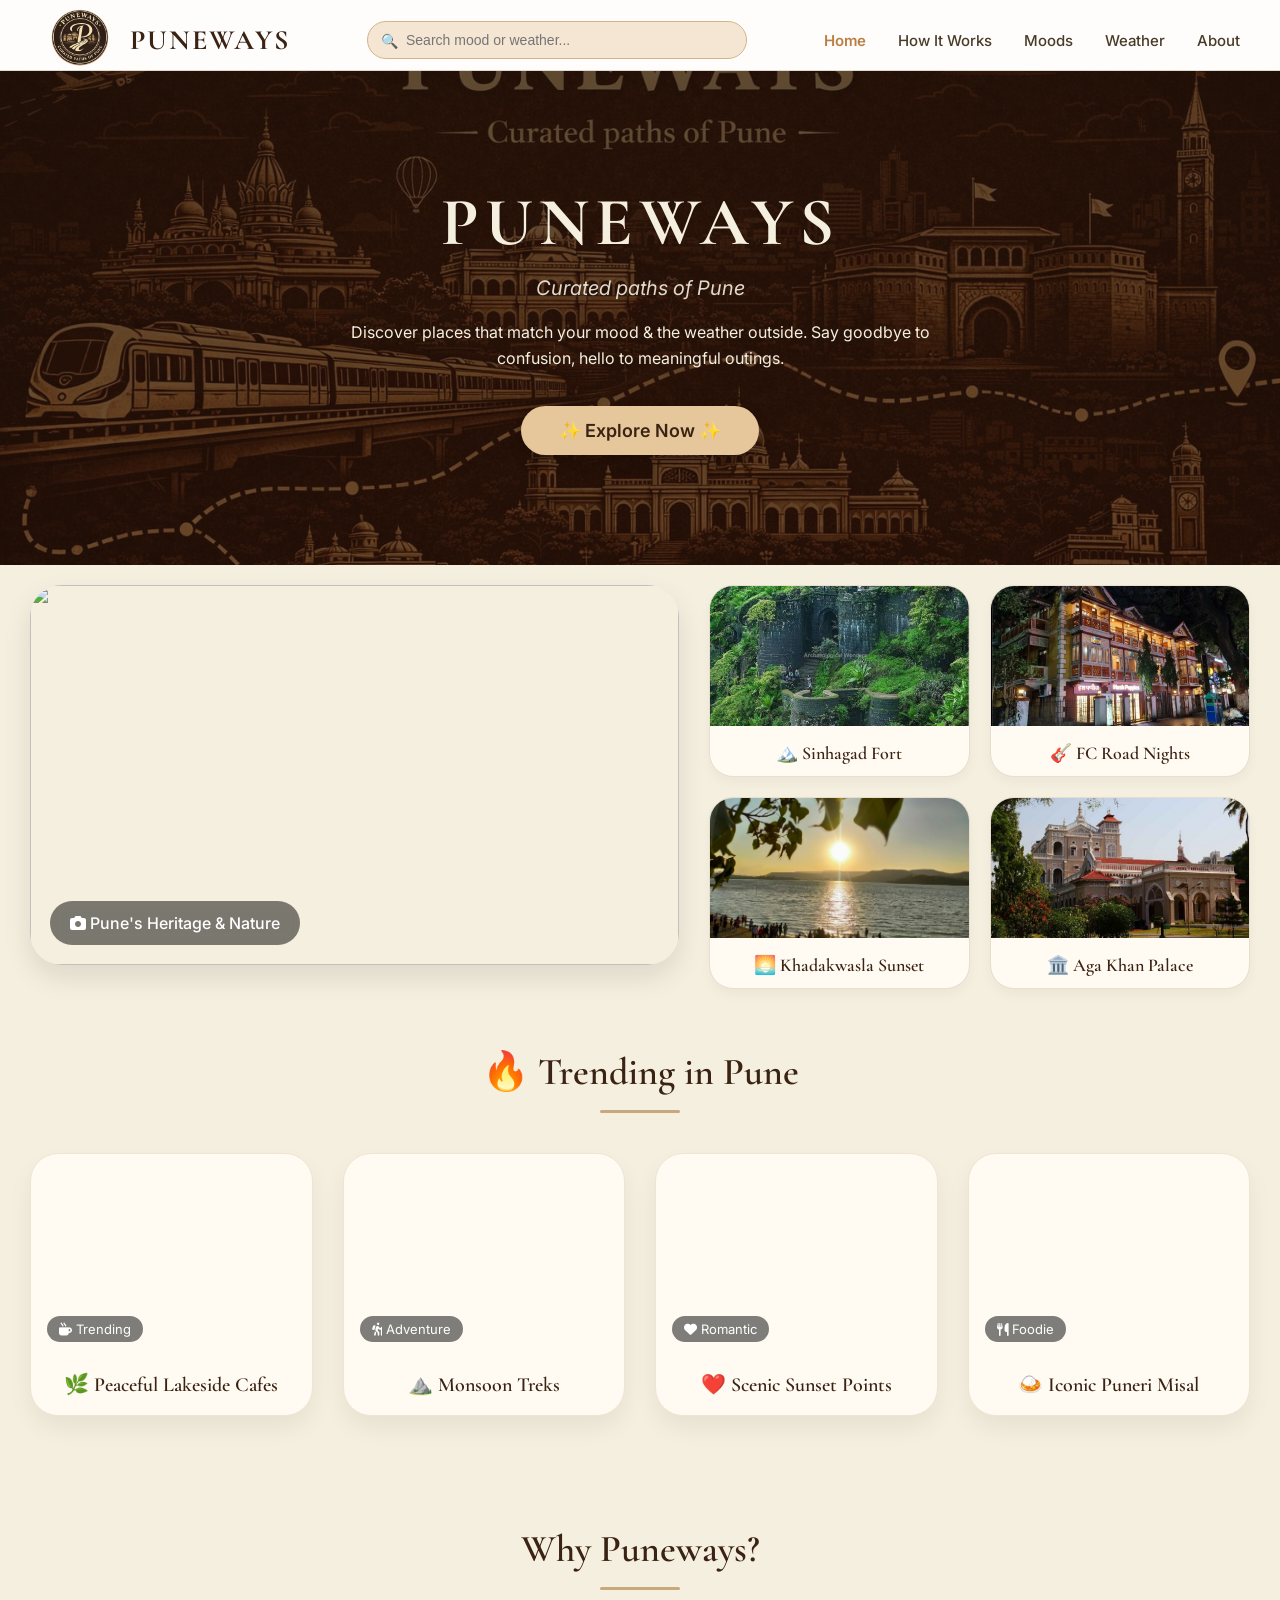
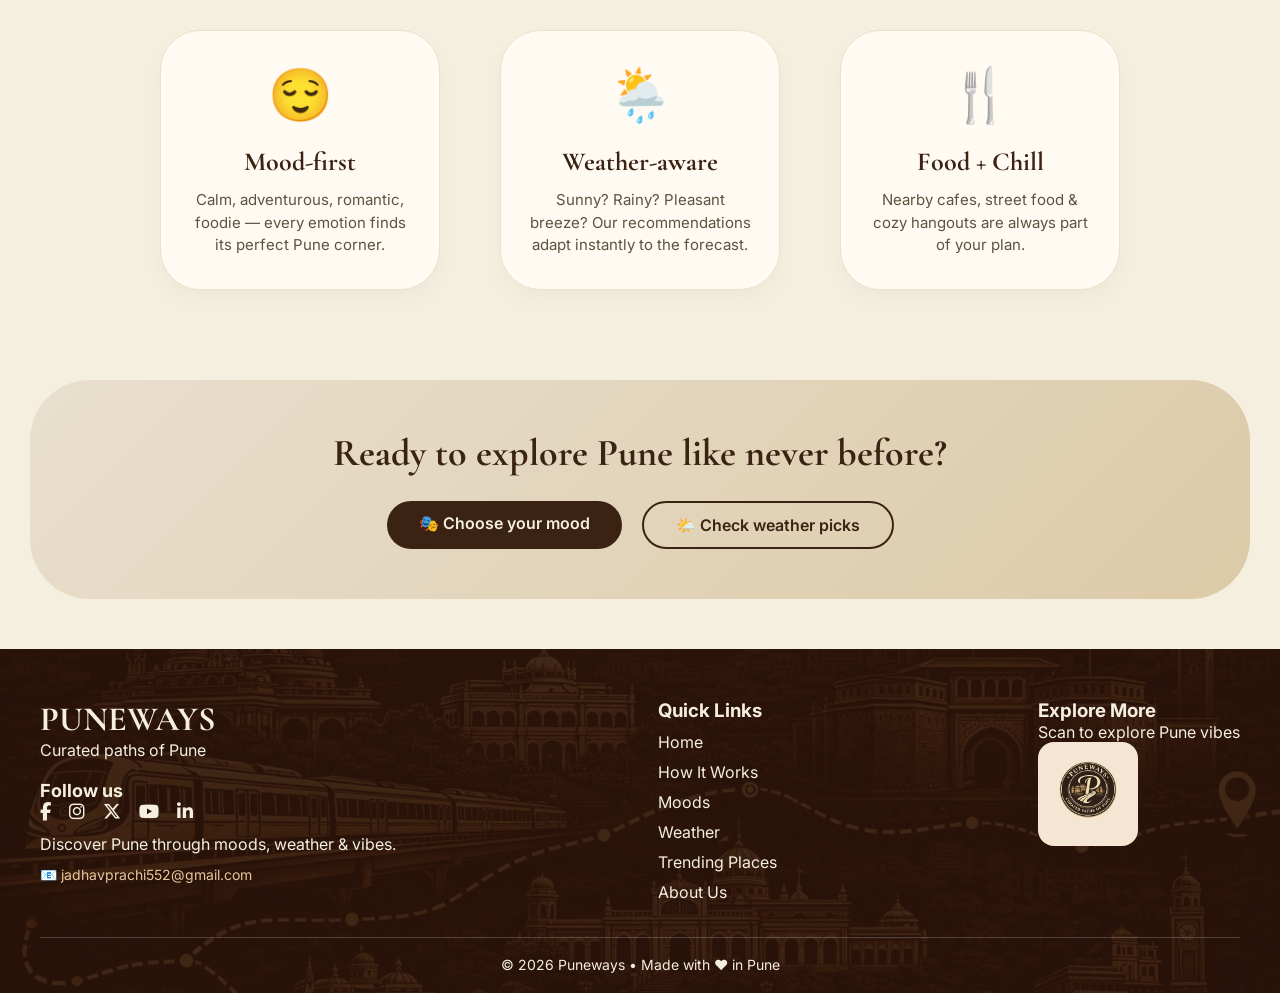
==== index.html @ f50ffdb4 "first commit" ====
<!DOCTYPE html>
<html lang="en">
<head>
<meta charset="UTF-8">
<title>Puneways - Smart Pune Explorer</title>

<link href="https://fonts.googleapis.com/css2?family=Inter&family=Cormorant+Garamond:wght@500;600;700&display=swap" rel="stylesheet">
<link rel="stylesheet" href="https://cdnjs.cloudflare.com/ajax/libs/font-awesome/6.5.0/css/all.min.css">
<style>

/* RESET & GLOBAL */
* {
  margin: 0;
  padding: 0;
  box-sizing: border-box;
}

body {
  background: #f5efdf;
  font-family: 'Inter', sans-serif;
  color: #2c2a24;
}

/* NAVBAR */
header {
  background: #ffffffdd;
  backdrop-filter: blur(10px);
  border-bottom: 1px solid #e2dcd0;
  position: sticky;
  top: 0;
  z-index: 1000;
}

.navbar {
  display: flex;
  align-items: center;
  justify-content: space-between;
  padding: 0 40px;
  height: 70px;
  flex-wrap: wrap;
}

.logo-container {
  display: flex;
  align-items: center;
  gap: 10px;
}

.nav-logo {
  height: 80px;
}

.logo-text {
  font-family: 'Cormorant Garamond';
  font-size: 28px;
  letter-spacing: 2px;
  color: #3b2314;
  font-weight: 700;
}

/* SEARCH */
.search-box {
  position: relative;
}

.search-wrapper {
  position: relative;
}

.search-icon {
  position: absolute;
  left: 14px;
  top: 50%;
  transform: translateY(-50%);
  font-size: 14px;
  color: #b97f44;
}

.search-wrapper input {
  width: 380px;
  padding: 10px 18px 10px 38px;
  border-radius: 40px;
  border: 1px solid #d2b48c;
  background: #f5e6d3;
  outline: none;
  color: #3b2314;
  font-size: 14px;
  transition: 0.3s;
}

.search-wrapper input:focus {
  border-color: #3b2314;
  box-shadow: 0 0 10px rgba(59,35,20,0.2);
}

.suggestions {
  position: absolute;
  top: 48px;
  width: 100%;
  background: #f5efdf;
  border-radius: 16px;
  box-shadow: 0 12px 28px rgba(0,0,0,0.15);
  display: none;
  overflow: hidden;
  z-index: 100;
  border: 1px solid #e0cfb5;
}

.suggestions div {
  padding: 12px 16px;
  cursor: pointer;
  font-size: 14px;
  transition: 0.15s;
}

.suggestions div:hover {
  background: #e6c79c;
  color: #2c241a;
}

.nav-links {
  display: flex;
  gap: 32px;
}

.nav-links a {
  text-decoration: none;
  color: #4a3b28;
  font-weight: 500;
  transition: 0.2s;
  font-size: 15px;
}

.nav-links a:hover {
  color: #b97f44;
}

/* HERO SECTION - enhanced */
.hero {
  text-align: center;
  padding: 110px 20px;
  background: linear-gradient(rgba(30, 18, 8, 0.7), rgba(30, 18, 8, 0.65)), url("pune-bg.jpeg");
  background-size: cover;
  background-position: center 30%;
  color: #f5efdf;
  position: relative;
}

.hero h1 {
  font-size: 68px;
  letter-spacing: 6px;
  font-family: 'Cormorant Garamond', serif;
  font-weight: 700;
}

.tagline {
  font-style: italic;
  margin-top: 12px;
  font-size: 20px;
  opacity: 0.9;
}

.hero-desc {
  max-width: 600px;
  margin: 20px auto 0;
  font-size: 16px;
  line-height: 1.6;
}

.explore-btn {
  margin-top: 35px;
  padding: 14px 38px;
  border-radius: 50px;
  border: none;
  background: #e6c79c;
  color: #3b2314;
  font-size: 18px;
  font-weight: 600;
  cursor: pointer;
  transition: 0.3s;
  font-family: 'Inter', sans-serif;
  box-shadow: 0 6px 14px rgba(0,0,0,0.2);
}

.explore-btn:hover {
  background: #d4b07c;
  transform: translateY(-3px);
  box-shadow: 0 10px 20px rgba(0,0,0,0.2);
}

/* SECTION TITLE */
.section-title {
  text-align: center;
  font-size: 38px;
  margin: 60px 0 15px;
  color: #3b2314;
  font-family: 'Cormorant Garamond', serif;
  font-weight: 600;
}

.section-line {
  width: 80px;
  height: 3px;
  background: #c8a97e;
  margin: 0 auto 40px;
  border-radius: 4px;
}

/* TRENDING SECTION - REFINED */
.trending-wrapper {
  max-width: 1300px;
  margin: 0 auto;
  padding: 0 30px;
}

.trend-row {
  display: flex;
  gap: 30px;
  flex-wrap: wrap;
  justify-content: center;
}

.trend-card {
  flex: 1;
  min-width: 260px;
  background: #fffaf2;
  border-radius: 28px;
  overflow: hidden;
  box-shadow: 0 12px 24px rgba(0, 0, 0, 0.06);
  transition: all 0.3s ease;
  text-decoration: none;
  color: inherit;
  border: 1px solid #f0e3d2;
}

.trend-card:hover {
  transform: translateY(-8px);
  box-shadow: 0 20px 35px rgba(59, 35, 20, 0.15);
}

.trend-img {
  height: 200px;
  background-size: cover;
  background-position: center;
  position: relative;
}

.trend-icon {
  position: absolute;
  bottom: 12px;
  left: 16px;
  background: rgba(0,0,0,0.5);
  backdrop-filter: blur(4px);
  padding: 5px 12px;
  border-radius: 30px;
  font-size: 13px;
  color: white;
}

.trend-card p {
  padding: 18px;
  font-weight: 600;
  text-align: center;
  font-family: 'Cormorant Garamond', serif;
  font-size: 20px;
  color: #3b2314;
}

/* slideshow + grid layout */
.slideshow-section {
  max-width: 1300px;
  margin: 20px auto 60px;
  padding: 0 30px;
  display: flex;
  gap: 30px;
  flex-wrap: wrap;
}

.slideshow-container {
  flex: 1.2;
  position: relative;
  height: 380px;
  border-radius: 32px;
  overflow: hidden;
  box-shadow: 0 12px 28px rgba(0,0,0,0.1);
}

.slide {
  position: absolute;
  width: 100%;
  height: 100%;
  object-fit: cover;
  opacity: 0;
  transition: opacity 0.8s ease;
}

.slide.active {
  opacity: 1;
}

.slide-caption {
  position: absolute;
  bottom: 20px;
  left: 20px;
  background: rgba(0,0,0,0.5);
  backdrop-filter: blur(6px);
  padding: 12px 20px;
  border-radius: 40px;
  color: white;
  font-weight: 500;
  z-index: 2;
}

.right-grid {
  flex: 1;
  display: grid;
  grid-template-columns: 1fr 1fr;
  gap: 20px;
}

.mini-card {
  background: #fffaf2;
  border-radius: 24px;
  overflow: hidden;
  text-decoration: none;
  transition: 0.2s;
  box-shadow: 0 6px 12px rgba(0,0,0,0.04);
  border: 1px solid #e8ddce;
}

.mini-card:hover {
  transform: translateY(-4px);
  box-shadow: 0 12px 20px rgba(0,0,0,0.1);
}

.mini-card img {
  width: 100%;
  height: 140px;
  object-fit: cover;
}

.mini-card p {
  padding: 12px;
  text-align: center;
  font-weight: 600;
  color: #3b2314;
  font-family: 'Cormorant Garamond', serif;
  font-size: 18px;
}

/* WHY PUNEWAYS - FRESH */
.why-section {
  text-align: center;
  padding: 50px 30px 70px;
  background: #f5efdf;
}

.why-container {
  display: flex;
  justify-content: center;
  gap: 60px;
  flex-wrap: wrap;
  max-width: 1200px;
  margin: 0 auto;
}

.why-card {
  max-width: 280px;
  background: #fffaf2;
  padding: 32px 24px;
  border-radius: 40px;
  box-shadow: 0 10px 20px rgba(0,0,0,0.03);
  transition: 0.25s;
  border: 1px solid #ede0cf;
}

.why-card:hover {
  transform: translateY(-5px);
  border-color: #d4b48c;
}

.why-card .icon {
  font-size: 52px;
  margin-bottom: 20px;
  color: #c8a97e;
}

.why-card h2 {
  font-family: 'Cormorant Garamond';
  font-size: 26px;
  margin-bottom: 12px;
  color: #3b2314;
}

.why-card p {
  font-size: 15px;
  color: #5e5240;
  line-height: 1.5;
}

/* CALL TO ACTION */
.cta-banner {
  background: linear-gradient(135deg, #e9dfce 0%, #dccaa8 100%);
  margin: 20px 30px 50px;
  border-radius: 60px;
  padding: 50px 30px;
  text-align: center;
}

.cta-banner h2 {
  font-family: 'Cormorant Garamond', serif;
  font-size: 38px;
  color: #3b2314;
}

.cta-buttons {
  margin-top: 25px;
  display: flex;
  gap: 20px;
  justify-content: center;
  flex-wrap: wrap;
}

.cta-btn {
  padding: 12px 32px;
  border-radius: 40px;
  text-decoration: none;
  font-weight: 600;
  transition: 0.2s;
  background: #3b2314;
  color: #f5efdf;
}

.cta-btn-outline {
  background: transparent;
  border: 2px solid #3b2314;
  color: #3b2314;
}

.cta-btn:hover {
  background: #5e3a24;
  transform: scale(1.02);
}

.cta-btn-outline:hover {
  background: #3b2314;
  color: #f5efdf;
}

/* FOOTER (identical to original design) */
.footer {
  margin-top: 40px;
  background: url("pune-bg.jpeg") center/cover no-repeat;
  color: #f5efdf;
  position: relative;
}

.footer-overlay {
  background: rgba(40, 20, 10, 0.88);
  padding: 50px 40px 20px;
}

.footer-content {
  display: flex;
  justify-content: space-between;
  flex-wrap: wrap;
  gap: 40px;
}

.footer-left h2 {
  font-family: 'Cormorant Garamond';
  font-size: 34px;
}

.footer-left h3 {
  margin-top: 20px;
  font-size: 18px;
}

.socials a {
  display: inline-block;
  margin-right: 14px;
  font-size: 18px;
  color: #f5efdf;
  transition: 0.3s;
}

.socials a:hover {
  color: #e6c79c;
  transform: scale(1.1);
}

.footer-email {
  margin-top: 12px;
  font-size: 14px;
  color: #e6c79c;
}

.footer-links {
  display: flex;
  flex-direction: column;
  gap: 10px;
}

.footer-links a {
  text-decoration: none;
  color: #f5efdf;
  transition: 0.2s;
}

.footer-links a:hover {
  color: #e6c79c;
  padding-left: 4px;
}

.qr-box {
  background: #f5e6d3;
  padding: 10px;
  border-radius: 16px;
  width: 100px;
}

.qr-box img {
  width: 100%;
}

.footer-bottom {
  border-top: 1px solid rgba(255,255,255,0.2);
  margin-top: 35px;
  padding-top: 18px;
  text-align: center;
  font-size: 14px;
}

@media (max-width: 850px) {
  .navbar {
    padding: 10px 20px;
    gap: 14px;
  }
  .search-wrapper input {
    width: 250px;
  }
  .hero h1 {
    font-size: 44px;
  }
  .slideshow-section {
    flex-direction: column;
  }
}
</style>
</head>
<body>

<header>
  <div class="navbar">
    <div class="logo-container">
      <img src="logo.png" class="nav-logo" alt="Puneways Logo">
      <span class="logo-text"><b>PUNEWAYS</b></span>
    </div>

    <div class="search-box">
      <div class="search-wrapper">
        <span class="search-icon">🔍</span>
        <input type="text" id="searchInput" placeholder="Search mood or weather..." onfocus="showSuggestions()" onkeyup="filterSuggestions()">
      </div>
      <div class="suggestions" id="suggestionsBox">
        <div onclick="selectOption('romantic')">🌇 Romantic spots</div>
        <div onclick="selectOption('chill')">☕ Chill & cozy</div>
        <div onclick="selectOption('rainy')">🌧️ Rainy day</div>
        <div onclick="selectOption('adventure')">⛰️ Adventure & trek</div>
        <div onclick="selectOption('happy')">🎉 Happy & fun</div>
        <div onclick="selectOption('peaceful')">🌿 Peaceful / Calm</div>
      </div>
    </div>

    <div class="nav-links">
      <a href="index.html" style="color:#b97f44; font-weight:600;">Home</a>
      <a href="How_It_Works.html">How It Works</a>
      <a href="mood_page.html">Moods</a>
      <a href="weather_page.html">Weather</a>
      <a href="about.html">About</a>
    </div>
  </div>
</header>

<!-- HERO SECTION -->
<section class="hero">
  <h1>PUNEWAYS</h1>
  <p class="tagline">Curated paths of Pune</p>
  <p class="hero-desc">Discover places that match your mood & the weather outside. Say goodbye to confusion, hello to meaningful outings.</p>
  <button class="explore-btn" onclick="scrollToMoods()">✨ Explore Now ✨</button>
</section>

<!-- TRENDING PLACES + SLIDESHOW (dynamic blend) -->
<div class="slideshow-section">
  <div class="slideshow-container">
    <img src="https://tse1.mm.bing.net/th/id/OIP.flG-uSegL8Enu6d8n9BmVAHaEo?rs=1&pid=ImgDetMain&o=7&rm=3" class="slide active">
    <img src="https://lh7-us.googleusercontent.com/odFl43vhawgJULbggCYgvig-tH3i8oCNoCJJDEuU39tFaLmvE3t0b6nR2Bk5GdEbS0ghH90LnpJlow-kalShgDmCA0evzUpd7IBRHOqLs2CqIISTjlDiLxKza3h_fZR8Nhf8Ibu27zfNchd_l8DmHr8" class="slide">
    <img src="https://www.indiasinvitation.com/wp-content/uploads/2017/08/Top-8-Beautiful-Tourist-Attractions-in-Pune.jpg" class="slide">
    <div class="slide-caption"><i class="fas fa-camera"></i> Pune's Heritage & Nature</div>
  </div>

  <div class="right-grid">
    <a href="https://www.google.com/search?q=Sinhagad+Fort+Pune" target="_blank" class="mini-card">
      <img src="sinhagad.jpeg" alt="Sinhagad">
      <p>🏔️ Sinhagad Fort</p>
    </a>
    <a href="https://www.google.com/search?q=FC+Road+Pune+nightlife" target="_blank" class="mini-card">
      <img src="fcroad.jpeg" alt="FC Road">
      <p>🎸 FC Road Nights</p>
    </a>
    <a href="https://www.google.com/search?q=Khadakwasla+Lake+sunset" target="_blank" class="mini-card">
      <img src="khadakwasla.jpeg" alt="Khadakwasla">
      <p>🌅 Khadakwasla Sunset</p>
    </a>
    <a href="https://en.wikipedia.org/wiki/Aga_Khan_Palace" target="_blank" class="mini-card">
      <img src="aga_khan_palace.png" alt="Aga Khan Palace">
      <p>🏛️ Aga Khan Palace</p>
    </a>
  </div>
</div>

<!-- Trending in Pune section refined -->
<div class="trending-wrapper">
  <h2 class="section-title">🔥 Trending in Pune</h2>
  <div class="section-line"></div>
  <div class="trend-row">
    <a href="#" class="trend-card">
      <div class="trend-img" style="background-image: url('https://tse2.mm.bing.net/th/id/OIP.UDCV0HC01LbcMkZzZ7UISQHaE8?rs=1&pid=ImgDetMain');"><div class="trend-icon"><i class="fas fa-mug-hot"></i> Trending</div></div>
      <p>🌿 Peaceful Lakeside Cafes</p>
    </a>
    <a href="#" class="trend-card">
      <div class="trend-img" style="background-image: url('https://images.pexels.com/photos/27802554/pexels-photo-27802554/free-photo-of-panoramic-view-of-mountains-from-lion-point.jpeg?auto=compress&cs=tinysrgb&w=600');"><div class="trend-icon"><i class="fas fa-hiking"></i> Adventure</div></div>
      <p>⛰️ Monsoon Treks</p>
    </a>
    <a href="#" class="trend-card">
      <div class="trend-img" style="background-image: url('https://images.pexels.com/photos/3150702/pexels-photo-3150702.jpeg?auto=compress&cs=tinysrgb&w=600');"><div class="trend-icon"><i class="fas fa-heart"></i> Romantic</div></div>
      <p>❤️ Scenic Sunset Points</p>
    </a>
    <a href="#" class="trend-card">
      <div class="trend-img" style="background-image: url('https://tse4.mm.bing.net/th/id/OIP.tCciYkH2gQfhjYQlMqOjYwHaE8?rs=1&pid=ImgDetMain');"><div class="trend-icon"><i class="fas fa-utensils"></i> Foodie</div></div>
      <p>🍛 Iconic Puneri Misal</p>
    </a>
  </div>
</div>

<!-- WHY PUNEWAYS section enhanced -->
<section class="why-section">
  <h2 class="section-title">Why Puneways?</h2>
  <div class="section-line"></div>
  <div class="why-container">
    <div class="why-card">
      <div class="icon">😌</div>
      <h2>Mood-first</h2>
      <p>Calm, adventurous, romantic, foodie — every emotion finds its perfect Pune corner.</p>
    </div>
    <div class="why-card">
      <div class="icon">🌦️</div>
      <h2>Weather-aware</h2>
      <p>Sunny? Rainy? Pleasant breeze? Our recommendations adapt instantly to the forecast.</p>
    </div>
    <div class="why-card">
      <div class="icon">🍴</div>
      <h2>Food + Chill</h2>
      <p>Nearby cafes, street food & cozy hangouts are always part of your plan.</p>
    </div>
  </div>
</section>

<!-- CALL TO ACTION banner -->
<div class="cta-banner">
  <h2>Ready to explore Pune like never before?</h2>
  <div class="cta-buttons">
    <a href="mood_page.html" class="cta-btn">🎭 Choose your mood</a>
    <a href="weather_page.html" class="cta-btn cta-btn-outline">🌤️ Check weather picks</a>
  </div>
</div>

<!-- FOOTER (exactly matching original spec) -->
<footer class="footer">
  <div class="footer-overlay">
    <div class="footer-content">
      <div class="footer-left">
        <h2>PUNEWAYS</h2>
        <p>Curated paths of Pune</p>
        <h3>Follow us</h3>
        <div class="socials">
          <a href="#"><i class="fab fa-facebook-f"></i></a>
          <a href="#"><i class="fab fa-instagram"></i></a>
          <a href="#"><i class="fab fa-x-twitter"></i></a>
          <a href="#"><i class="fab fa-youtube"></i></a>
          <a href="#"><i class="fab fa-linkedin-in"></i></a>
        </div>
        <p class="footer-desc" style="margin-top: 12px;">Discover Pune through moods, weather & vibes.</p>
        <p class="footer-email">📧 jadhavprachi552@gmail.com</p>
      </div>
      <div class="footer-links">
        <h3>Quick Links</h3>
        <a href="index.html">Home</a>
        <a href="How_It_Works.html">How It Works</a>
        <a href="mood_page.html">Moods</a>
        <a href="weather_page.html">Weather</a>
        <a href="#">Trending Places</a>
        <a href="#">About Us</a>
      </div>
      <div class="footer-right">
        <h3>Explore More</h3>
        <p>Scan to explore Pune vibes</p>
        <div class="qr-box">
          <img src="logo.png" alt="QR code">
        </div>
      </div>
    </div>
    <div class="footer-bottom">
      <p>© 2026 Puneways • Made with ❤️ in Pune</p>
    </div>
  </div>
</footer>

<script>
  // Slideshow logic
  let slides = document.querySelectorAll(".slide");
  let currentIndex = 0;
  if(slides.length) {
    setInterval(() => {
      slides[currentIndex].classList.remove("active");
      currentIndex = (currentIndex + 1) % slides.length;
      slides[currentIndex].classList.add("active");
    }, 2800);
  }

  // Search dropdown same as original
  function showSuggestions() {
    document.getElementById("suggestionsBox").style.display = "block";
  }
  function filterSuggestions() {
    let input = document.getElementById("searchInput").value.toLowerCase();
    let options = document.querySelectorAll("#suggestionsBox div");
    options.forEach(opt => {
      let text = opt.innerText.toLowerCase();
      opt.style.display = text.includes(input) ? "block" : "none";
    });
  }
  function selectOption(value) {
    document.getElementById("searchInput").value = value;
    document.getElementById("suggestionsBox").style.display = "none";
    if(value.includes("romantic") || value.includes("chill") || value.includes("adventure") || value.includes("peaceful") || value.includes("happy")) {
      window.location.href = "mood_page.html";
    } else if(value.includes("rainy") || value.includes("sunny") || value.includes("weather")) {
      window.location.href = "weather_page.html";
    } else {
      window.open("https://www.google.com/search?q=" + encodeURIComponent(value + " places in Pune"), "_blank");
    }
  }
  document.addEventListener("click", function(e) {
    let searchBox = document.querySelector(".search-box");
    if (searchBox && !searchBox.contains(e.target)) {
      document.getElementById("suggestionsBox").style.display = "none";
    }
  });

  function scrollToMoods() {
    const moodSection = document.querySelector(".trending-wrapper");
    if(moodSection) {
      moodSection.scrollIntoView({ behavior: "smooth", block: "start" });
    } else {
      window.location.href = "mood_page.html";
    }
  }
  window.addEventListener('load', () => {
    if(document.getElementById("suggestionsBox")) document.getElementById("suggestionsBox").style.display = "none";
  });
</script>
</body>
</html>
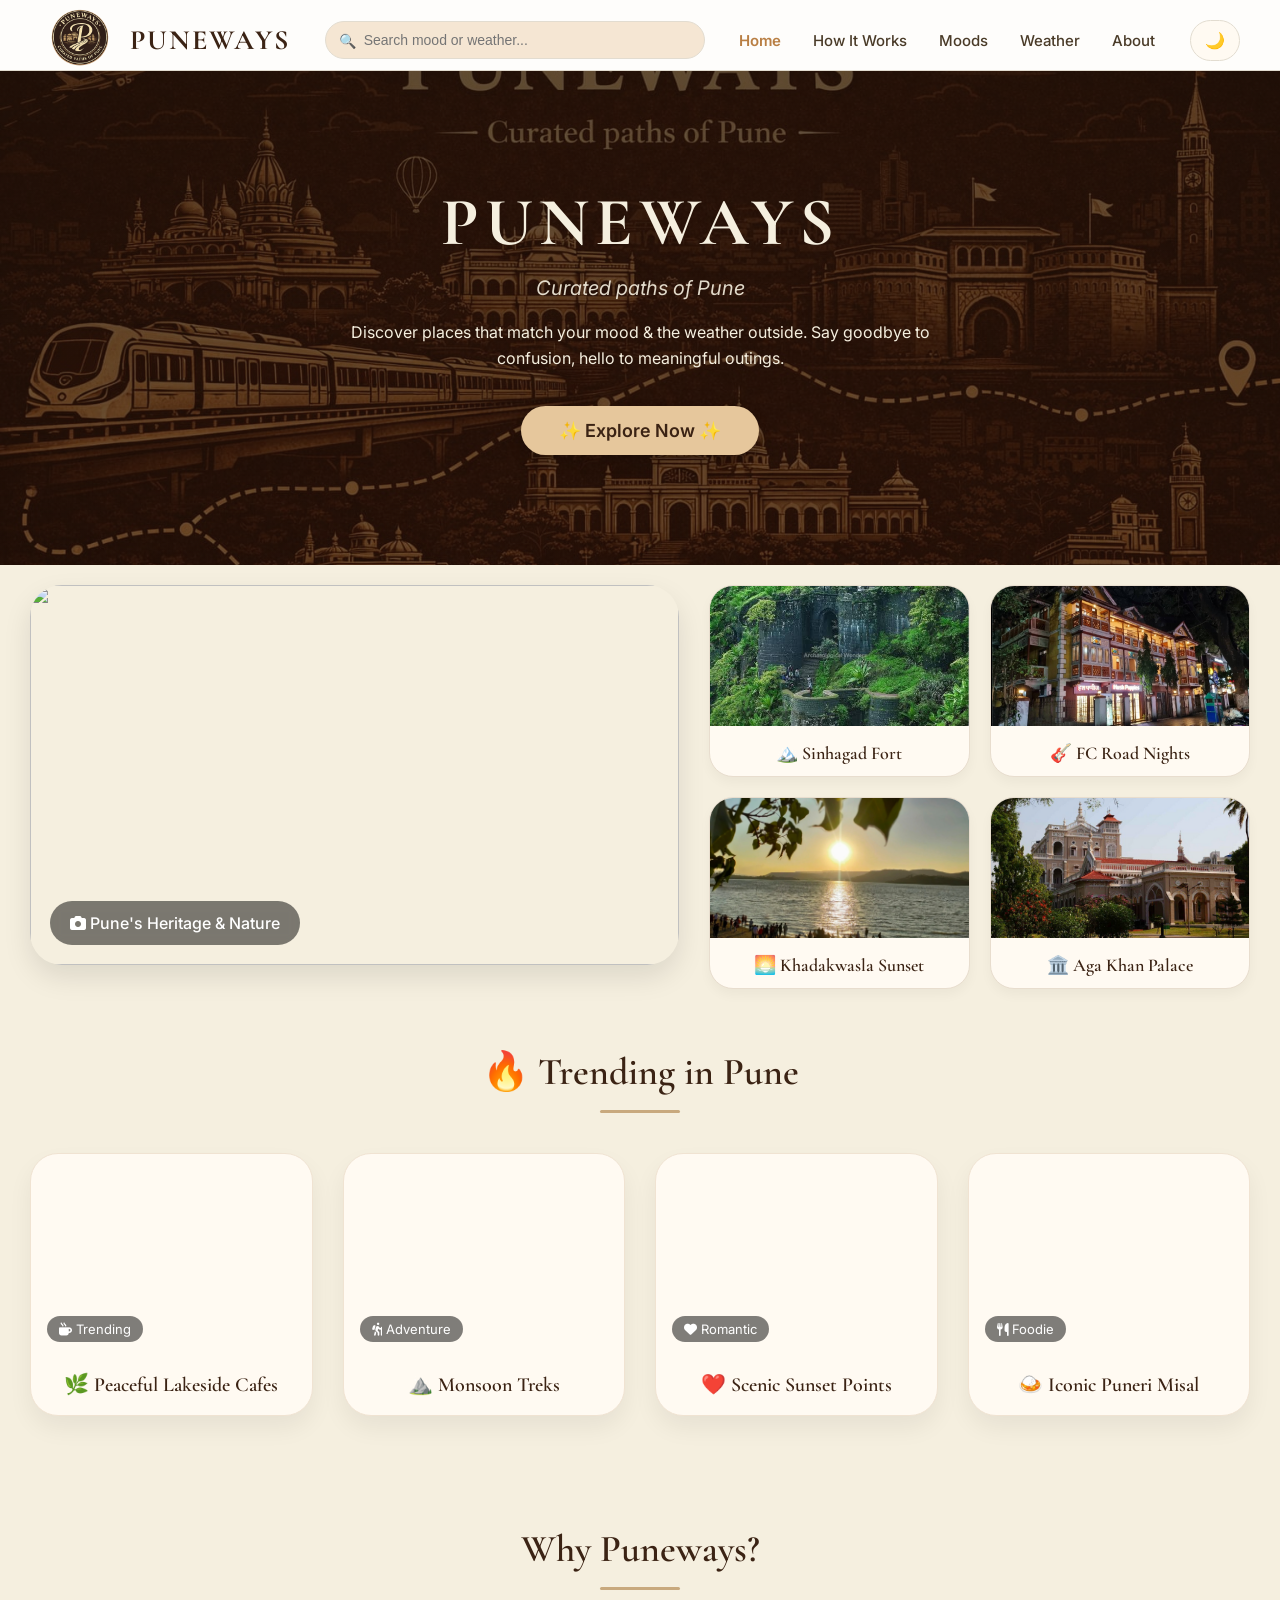
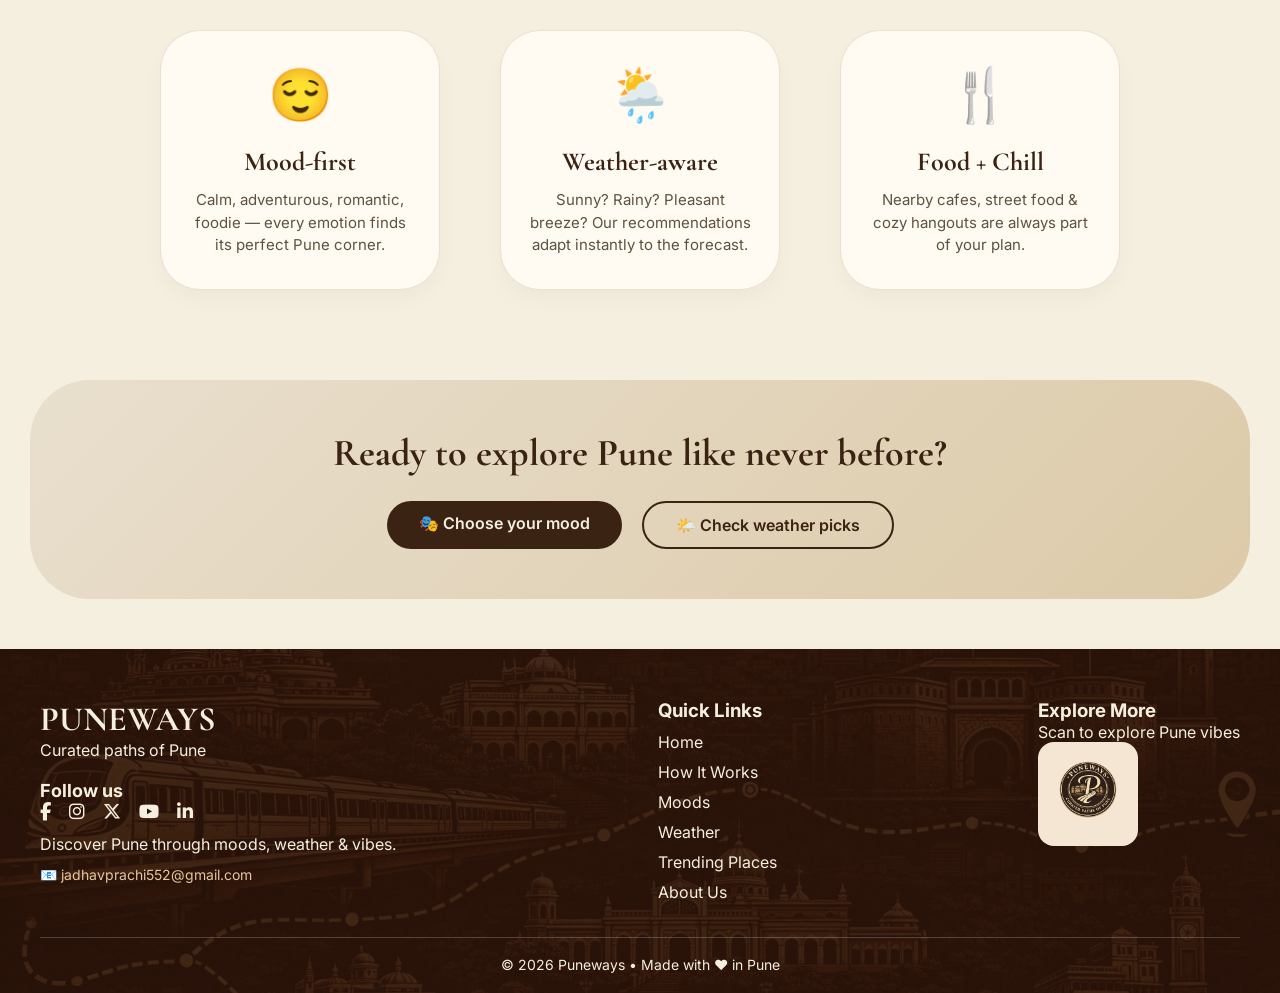
==== commit 0c0172fa: "dark mode added ,navigation fixed ,pages made scrollabe with fixed nav bar" ====
--- a/index.html
+++ b/index.html
@@ -548,6 +548,7 @@
   }
 }
 </style>
+<link rel="stylesheet" href="theme.css">
 </head>
 <body>
 
@@ -576,10 +577,11 @@
     <div class="nav-links">
       <a href="index.html" style="color:#b97f44; font-weight:600;">Home</a>
       <a href="How_It_Works.html">How It Works</a>
-      <a href="mood_page.html">Moods</a>
-      <a href="weather_page.html">Weather</a>
+      <a href="Mood.html">Moods</a>
+      <a href="Weather.html">Weather</a>
       <a href="about.html">About</a>
     </div>
+    <button id="themeToggle" class="theme-toggle" aria-label="Toggle dark mode">🌙</button>
   </div>
 </header>
 
@@ -671,8 +673,8 @@
 <div class="cta-banner">
   <h2>Ready to explore Pune like never before?</h2>
   <div class="cta-buttons">
-    <a href="mood_page.html" class="cta-btn">🎭 Choose your mood</a>
-    <a href="weather_page.html" class="cta-btn cta-btn-outline">🌤️ Check weather picks</a>
+    <a href="Mood.html" class="cta-btn">🎭 Choose your mood</a>
+    <a href="Weather.html" class="cta-btn cta-btn-outline">🌤️ Check weather picks</a>
   </div>
 </div>
 
@@ -698,8 +700,8 @@
         <h3>Quick Links</h3>
         <a href="index.html">Home</a>
         <a href="How_It_Works.html">How It Works</a>
-        <a href="mood_page.html">Moods</a>
-        <a href="weather_page.html">Weather</a>
+        <a href="Mood.html">Moods</a>
+        <a href="Weather.html">Weather</a>
         <a href="#">Trending Places</a>
         <a href="#">About Us</a>
       </div>
@@ -745,9 +747,9 @@
     document.getElementById("searchInput").value = value;
     document.getElementById("suggestionsBox").style.display = "none";
     if(value.includes("romantic") || value.includes("chill") || value.includes("adventure") || value.includes("peaceful") || value.includes("happy")) {
-      window.location.href = "mood_page.html";
+      window.location.href = "Mood.html";
     } else if(value.includes("rainy") || value.includes("sunny") || value.includes("weather")) {
-      window.location.href = "weather_page.html";
+      window.location.href = "Weather.html";
     } else {
       window.open("https://www.google.com/search?q=" + encodeURIComponent(value + " places in Pune"), "_blank");
     }
@@ -764,12 +766,13 @@
     if(moodSection) {
       moodSection.scrollIntoView({ behavior: "smooth", block: "start" });
     } else {
-      window.location.href = "mood_page.html";
+      window.location.href = "Mood.html";
     }
   }
   window.addEventListener('load', () => {
     if(document.getElementById("suggestionsBox")) document.getElementById("suggestionsBox").style.display = "none";
   });
 </script>
+<script src="theme.js"></script>
 </body>
 </html>
--- a/theme.css
+++ b/theme.css
@@ -0,0 +1,356 @@
+:root {
+  --bg: #f5efdf;
+  --surface: #fffaf2;
+  --surface-strong: #ffffffdd;
+  --text: #2c2a24;
+  --text-muted: #4a3b28;
+  --text-soft: #5e5240;
+  --border: #e2dcd0;
+  --border-soft: #ede3d1;
+  --accent: #b97f44;
+  --accent-soft: #e6c79c;
+  --search-bg: #f5e6d3;
+  --control-bg: #e9dfce;
+  --footer-overlay: rgba(40, 20, 10, 0.85);
+  --input-text: #3b2314;
+  --card-shadow: 0 12px 24px rgba(0, 0, 0, 0.06);
+}
+
+body {
+  background: var(--bg);
+  color: var(--text);
+}
+
+header {
+  position: sticky;
+  top: 0;
+  z-index: 1000;
+  background: var(--surface-strong);
+  border-bottom-color: var(--border);
+}
+
+.nav-links a {
+  color: var(--text-muted);
+}
+
+.search-wrapper input {
+  background: var(--search-bg);
+  color: var(--input-text);
+  border-color: var(--border);
+}
+
+.suggestions {
+  background: var(--bg);
+  border-color: var(--border);
+}
+
+.trend-card,
+.step-card,
+.place-card,
+.card,
+.weather-option,
+.insight-box,
+.empty-state,
+.comment-box,
+.about-hero,
+.weather-insight,
+.footer .footer-overlay {
+  box-shadow: var(--card-shadow);
+}
+
+.trend-card,
+.step-card,
+.place-card,
+.card,
+.weather-option,
+.insight-box,
+.empty-state,
+.comment-box {
+  background: var(--surface);
+}
+
+.theme-toggle {
+  border: 1px solid var(--border);
+  border-radius: 999px;
+  padding: 10px 14px;
+  background: var(--surface);
+  color: var(--text);
+  font-size: 16px;
+  cursor: pointer;
+  transition: all 0.25s ease;
+}
+
+.theme-toggle:hover {
+  transform: translateY(-1px);
+  background: var(--accent-soft);
+}
+
+footer a,
+.footer-links a,
+.theme-toggle {
+  transition: color 0.25s ease, background 0.25s ease, border-color 0.25s ease;
+}
+
+.dark-theme {
+  --bg: #0d121a;
+  --surface: #141b26;
+  --surface-strong: rgba(10, 15, 24, 0.95);
+  --text: #ebeff5;
+  --text-muted: #c5cedb;
+  --text-soft: #9bb0ca;
+  --border: #253146;
+  --border-soft: #2b3b55;
+  --accent: #f0b254;
+  --accent-soft: #3f5371;
+  --search-bg: #172135;
+  --control-bg: #162236;
+  --footer-overlay: rgba(6, 10, 18, 0.92);
+  --input-text: #f4f7fb;
+  --card-shadow: 0 16px 34px rgba(0, 0, 0, 0.45);
+}
+
+.dark-theme body {
+  background: var(--bg);
+  color: var(--text);
+}
+
+.dark-theme header {
+  background: var(--surface-strong);
+  border-bottom-color: var(--border);
+}
+
+.dark-theme .nav-links a {
+  color: var(--text);
+}
+
+.dark-theme .search-wrapper input {
+  background: var(--search-bg);
+  color: var(--input-text);
+  border-color: var(--border);
+}
+
+.dark-theme .suggestions {
+  background: var(--surface);
+  border-color: var(--border);
+}
+
+.dark-theme .search-icon,
+.dark-theme .logo-text,
+.dark-theme .section-title,
+.dark-theme .section-subtitle,
+.dark-theme .place-info h3,
+.dark-theme .step-card h3,
+.dark-theme .footer-left h2,
+.dark-theme .footer-left h3,
+.dark-theme .footer-email,
+.dark-theme .footer-links h3,
+.dark-theme .why-card h2,
+.dark-theme .why-card p,
+.dark-theme .cta-banner h2,
+.dark-theme .cta-btn,
+.dark-theme .cta-btn-outline,
+.dark-theme .mini-card p {
+  color: var(--text);
+}
+
+.dark-theme .why-section {
+  background: #0d121a;
+}
+
+.dark-theme .why-card {
+  background: var(--surface);
+  border-color: var(--border);
+}
+
+.dark-theme .cta-banner {
+  background: linear-gradient(135deg, #132035 0%, #1c2b43 100%);
+}
+
+.dark-theme .cta-btn {
+  background: var(--accent);
+  color: #0d121a;
+}
+
+.dark-theme .cta-btn-outline {
+  background: transparent;
+  border-color: var(--accent);
+  color: var(--text);
+}
+
+.dark-theme .cta-btn-outline:hover {
+  background: var(--accent);
+  color: #0d121a;
+}
+
+.dark-theme .insight-item {
+  background: var(--surface);
+  border-color: var(--border);
+}
+
+.dark-theme .insight-item h4,
+.dark-theme .insight-item p,
+.dark-theme .step-card p,
+.dark-theme .step-number,
+.dark-theme .step-card i {
+  color: var(--text);
+}
+
+.dark-theme .trend-card,
+.dark-theme .step-card,
+.dark-theme .place-card,
+.dark-theme .card,
+.dark-theme .weather-option,
+.dark-theme .insight-box,
+.dark-theme .empty-state,
+.dark-theme .comment-box {
+  background: var(--surface);
+  border-color: var(--border);
+}
+
+.dark-theme .trend-card,
+.dark-theme .step-card,
+.dark-theme .place-card,
+.dark-theme .card,
+.dark-theme .weather-option,
+.dark-theme .insight-box,
+.dark-theme .empty-state,
+.dark-theme .comment-box,
+.dark-theme .footer-overlay {
+  box-shadow: var(--card-shadow);
+}
+
+.dark-theme .weather-option.active {
+  border-color: var(--accent);
+  background: #1d2a3b;
+}
+
+.dark-theme .weather-option h3,
+.dark-theme .weather-option p {
+  color: var(--text);
+}
+
+.dark-theme .mood-btn {
+  background: var(--control-bg);
+  color: var(--text);
+  border-color: var(--border);
+}
+
+.dark-theme .mood-btn.active,
+.dark-theme .mood-btn:hover {
+  background: #1c2a44;
+  color: #f5e1a0;
+}
+
+.dark-theme .explore-btn {
+  background: var(--accent);
+  color: #151b24;
+}
+
+.dark-theme .explore-link,
+.dark-theme .footer-links a,
+.dark-theme .socials a,
+.dark-theme .weather-tag,
+.dark-theme .food-suggestion,
+.dark-theme .mood-match {
+  color: var(--text);
+}
+
+.dark-theme .weather-tag {
+  background: var(--control-bg);
+  border: 1px solid var(--border);
+}
+
+.dark-theme .weather-badge {
+  background: var(--surface-strong);
+  color: var(--text);
+  border: 1px solid var(--border);
+}
+
+.dark-theme .mood-match {
+  background: var(--control-bg);
+  color: var(--text);
+  border: 1px solid var(--border);
+}
+
+.dark-theme .insight-box {
+  background: var(--surface);
+  box-shadow: 0 8px 20px rgba(0, 0, 0, 0.3);
+}
+
+.dark-theme .insight-box h2,
+.dark-theme .insight-box p {
+  color: var(--text);
+}
+
+.dark-theme .insight-item {
+  background: #0d1420;
+  border-color: var(--border);
+}
+
+.dark-theme .insight-item h4,
+.dark-theme .insight-item p,
+.dark-theme .insight-item i {
+  color: var(--text);
+}
+
+.dark-theme .insight-item i {
+  color: var(--accent);
+}
+
+.dark-theme .behind-scenes-card {
+  background: var(--surface);
+  box-shadow: 0 6px 14px rgba(0, 0, 0, 0.3);
+}
+
+.dark-theme .behind-scenes-card h3,
+.dark-theme .behind-scenes-card p {
+  color: var(--text);
+}
+
+.dark-theme .behind-scenes-card i {
+  color: var(--accent);
+}
+
+.dark-theme .clarity-section {
+  background: var(--surface);
+}
+
+.dark-theme .clarity-section h2,
+.dark-theme .clarity-section p {
+  color: var(--text);
+}
+
+.dark-theme .clarity-tags span {
+  background: #1d2a3b;
+  color: var(--text);
+  border: 1px solid var(--border);
+}
+
+.dark-theme .clarity-section i {
+  color: #7a8fa3;
+}
+
+.dark-theme .footer .footer-overlay {
+  background: var(--footer-overlay);
+}
+
+.dark-theme .footer-links a:hover,
+.dark-theme .socials a:hover {
+  color: var(--accent);
+}
+
+.dark-theme .theme-toggle {
+  background: #192435;
+  color: #f6f8fc;
+  border-color: var(--border);
+}
+
+.dark-theme .theme-toggle:hover {
+  background: #27334c;
+}
+
+@media (max-width: 760px) {
+  .theme-toggle {
+    margin-top: 10px;
+  }
+}
